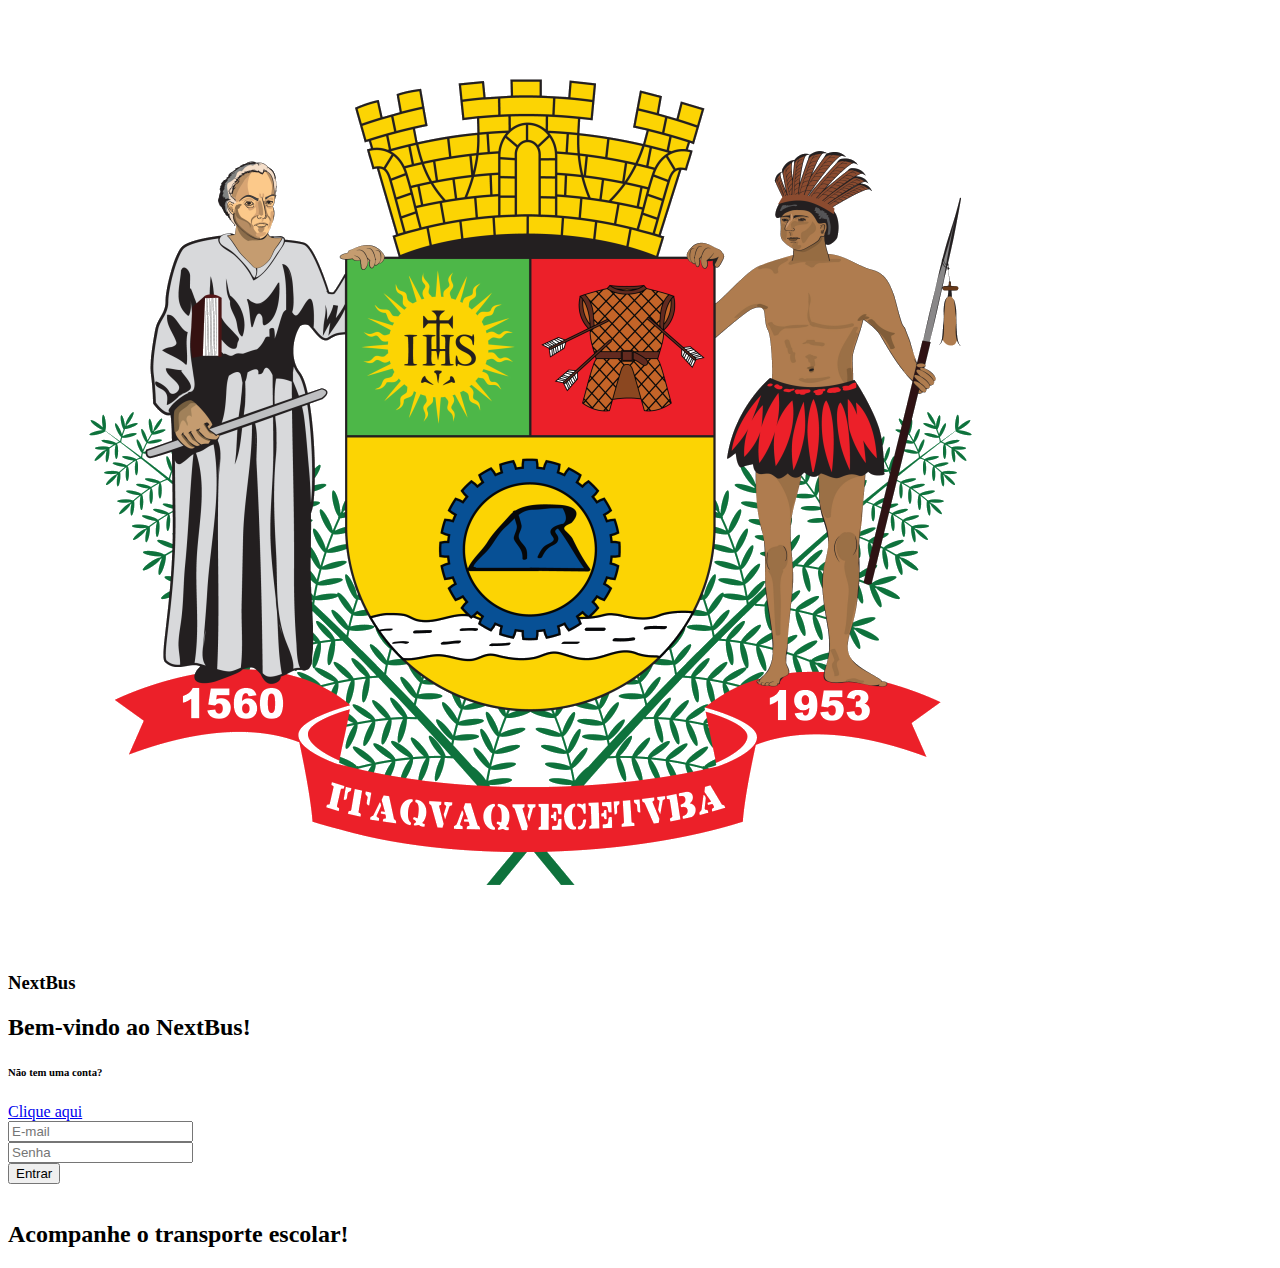
==== login.html @ 49ab31bf "Update login.html" ====
<!DOCTYPE html>
<html lang="en">
  <head>
    <meta charset="UTF-8" />
    <meta http-equiv="X-UA-Compatible" content="IE=edge" />
    <meta name="viewport" content="width=device-width, initial-scale=1.0" />
    <title>NextBus - Login</title>
    <link rel="stylesheet" href="static/css/login.css" />
    <link rel="icon" type="image/x-icon" href="static/img/logopref.png" />
  </head>
  <body>
    <main>
      <div class="box">
        <div class="inner-box">
          <div class="forms-wrap">
            <form action="login.html" autocomplete="off" class="sign-in-form">
              <div class="logo">
                <img src="static/img/logopref.png" alt="easyclass" />
                <h3>NextBus</h3>
              </div>

              <div class="heading">
                <h2>Bem-vindo ao NextBus!</h2>
                <h6>Não tem uma conta?</h6>
                <a href="https://wa.me/5511915551648" class="toggle">Clique aqui</a>
              </div>

              <div class="actual-form">
                <div class="input-wrap">
                  <input
                    type="text"
                    minlength="4"
                    class="input-field"
                    placeholder="E-mail"
                    autocomplete="off"
                    required
                  />
                </div>

                <div class="input-wrap">
                  <input
                    type="password"
                    minlength="4"
                    class="input-field"
                    placeholder="Senha"
                    autocomplete="off"
                    required
                  />
                </div>

                <input type="submit" value="Entrar" class="sign-btn" />
              </div>
            </form>
          </div>

          <div class="carousel">
            <div class="images-wrapper">
              <img src="static/img/schoolbusex.png" class="image img-1 show" alt="" />
              <img src="static/img/schoolbusex.png" class="image img-2" alt="" />
              <img src="static/img/schoolbusex.png" class="image img-3" alt="" />
            </div>

            <div class="text-slider">
              <div class="text-wrap">
                <div class="text-group">
                  <h2>Acompanhe o transporte escolar!</h2>
                </div>
              </div>

              <div class="bullets">
                <span class="active" data-value="1"></span>
                <span data-value="2"></span>
                <span data-value="3"></span>
              </div>
            </div>
          </div>
        </div>
      </div>
    </main>

    <!-- Javascript file -->

    <script src="static/js/login.js"></script>
  </body>
</html>
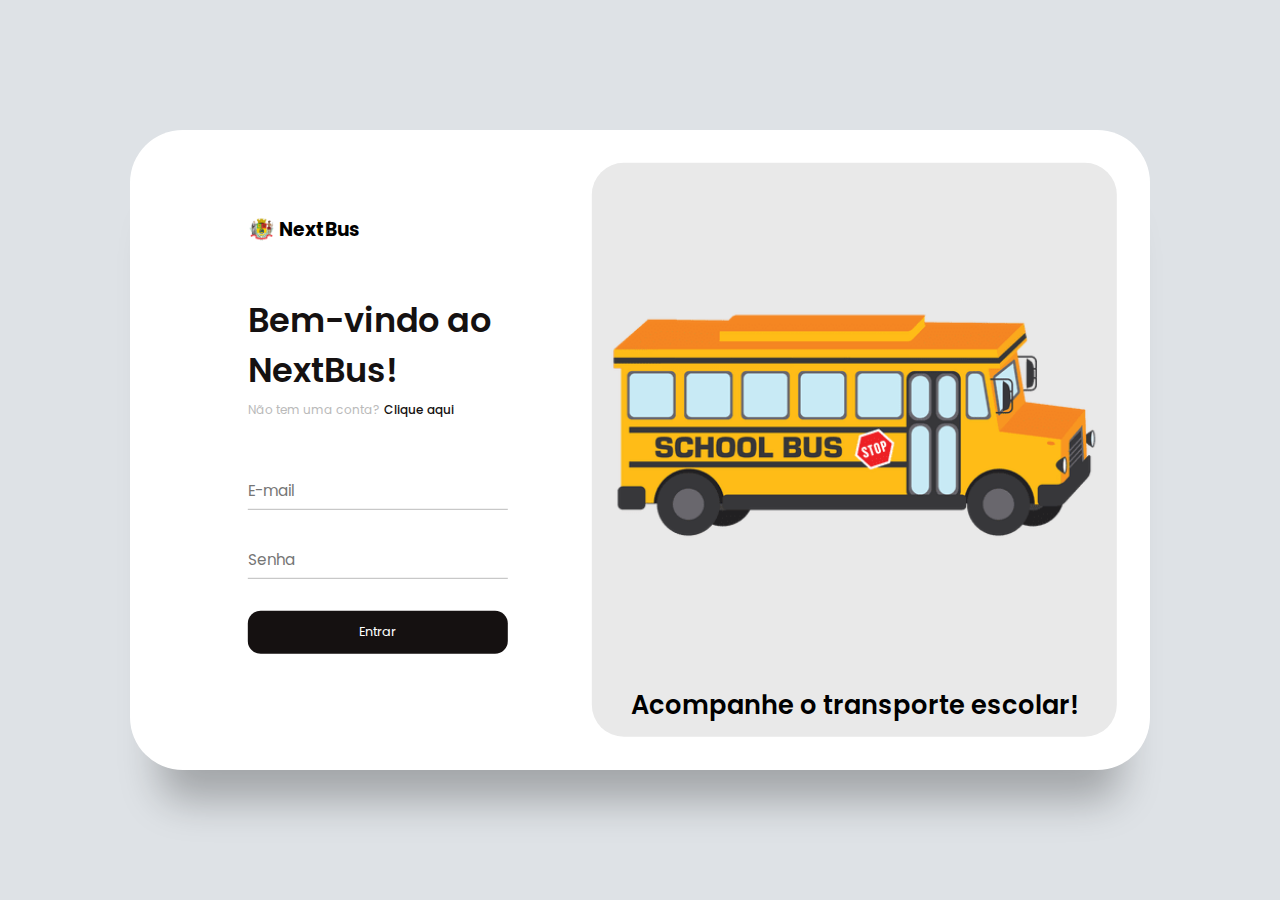
==== commit 113a44e0: "entrar e sair funcionando" ====
--- a/login.html
+++ b/login.html
@@ -13,7 +13,7 @@
       <div class="box">
         <div class="inner-box">
           <div class="forms-wrap">
-            <form action="login.html" autocomplete="off" class="sign-in-form">
+            <form id="loginForm" autocomplete="off" class="sign-in-form">
               <div class="logo">
                 <img src="static/img/logopref.png" alt="easyclass" />
                 <h3>NextBus</h3>
--- a/static/css/login.css
+++ b/static/css/login.css
@@ -0,0 +1,392 @@
+@import url("https://fonts.googleapis.com/css2?family=Poppins:wght@200;300;400;500;600;700;800&display=swap");
+
+*,
+*::before,
+*::after {
+  padding: 0;
+  margin: 0;
+  box-sizing: border-box;
+}
+
+body,
+input {
+  font-family: "Poppins", sans-serif;
+}
+
+main {
+  width: 100%;
+  min-height: 100vh;
+  overflow: hidden;
+  background-color: #dee2e6 ;
+  padding: 2rem;
+  display: flex;
+  align-items: center;
+  justify-content: center;
+}
+.box {
+  position: relative;
+  width: 100%;
+  max-width: 1020px;
+  height: 640px;
+  background-color: #ffffff;
+  border-radius: 3.3rem;
+  box-shadow: 0 60px 40px -30px rgba(0, 0, 0, 0.27);
+}
+
+.inner-box {
+  position: absolute;
+  width: calc(100% - 4.1rem);
+  height: calc(100% - 4.1rem);
+  top: 50%;
+  left: 50%;
+  transform: translate(-50%, -50%);
+}
+
+.forms-wrap {
+  position: absolute;
+  height: 100%;
+  width: 45%;
+  top: 0;
+  left: 0;
+  display: grid;
+  grid-template-columns: 1fr;
+  grid-template-rows: 1fr;
+  transition: 0.8s ease-in-out;
+}
+
+form {
+  max-width: 260px;
+  width: 100%;
+  margin: 0 auto;
+  height: 100%;
+  display: flex;
+  flex-direction: column;
+  justify-content: space-evenly;
+  grid-column: 1 / 2;
+  grid-row: 1 / 2;
+  transition: opacity 0.02s 0.4s;
+}
+
+form.sign-up-form {
+  opacity: 0;
+  pointer-events: none;
+}
+
+.logo {
+  display: flex;
+  align-items: center;
+}
+
+.logo img {
+  width: 27px;
+  margin-right: 0.3rem;
+}
+
+.logo h4 {
+  font-size: 1.1rem;
+  margin-top: -9px;
+  letter-spacing: -0.5px;
+  color: #151111;
+}
+
+.heading h2 {
+  font-size: 2.1rem;
+  font-weight: 600;
+  color: #151111;
+}
+
+.heading h6 {
+  color: #bababa;
+  font-weight: 400;
+  font-size: 0.75rem;
+  display: inline;
+}
+
+.toggle {
+  color: #151111;
+  text-decoration: none;
+  font-size: 0.75rem;
+  font-weight: 500;
+  transition: 0.3s;
+}
+
+.toggle:hover {
+  color: #ffffff;
+}
+
+.input-wrap {
+  position: relative;
+  height: 37px;
+  margin-bottom: 2rem;
+}
+
+.input-field {
+  position: absolute;
+  width: 100%;
+  height: 100%;
+  background: none;
+  border: none;
+  outline: none;
+  border-bottom: 1px solid #bbb;
+  padding: 0;
+  font-size: 0.95rem;
+  color: #151111;
+  transition: 0.4s;
+}
+
+label {
+  position: absolute;
+  left: 0;
+  top: 50%;
+  transform: translateY(-50%);
+  font-size: 0.95rem;
+  color: #bbb;
+  pointer-events: none;
+  transition: 0.4s;
+}
+
+.input-field.active {
+  border-bottom-color: #151111;
+}
+
+.input-field.active + label {
+  font-size: 0.75rem;
+  top: -2px;
+}
+
+.sign-btn {
+  display: inline-block;
+  width: 100%;
+  height: 43px;
+  background-color: #151111;
+  color: #fff;
+  border: none;
+  cursor: pointer;
+  border-radius: 0.8rem;
+  font-size: 0.8rem;
+  margin-bottom: 2rem;
+  transition: 0.3s;
+}
+
+.sign-btn:hover {
+  background-color: #8371fd;
+}
+
+.text {
+  color: #bbb;
+  font-size: 0.7rem;
+}
+
+.text a {
+  color: #bbb;
+  transition: 0.3s;
+}
+
+.text a:hover {
+  color: #8371fd;
+}
+
+main.sign-up-mode form.sign-in-form {
+  opacity: 0;
+  pointer-events: none;
+}
+
+main.sign-up-mode form.sign-up-form {
+  opacity: 1;
+  pointer-events: all;
+}
+
+main.sign-up-mode .forms-wrap {
+  left: 55%;
+}
+
+main.sign-up-mode .carousel {
+  left: 0%;
+}
+
+.carousel {
+  position: absolute;
+  height: 100%;
+  width: 55%;
+  left: 45%;
+  top: 0;
+  background-color: #e9e9e9;
+  border-radius: 2rem;
+  display: grid;
+  grid-template-rows: auto 1fr;
+  padding-bottom: 2rem;
+  overflow: hidden;
+  transition: 0.8s ease-in-out;
+}
+
+.images-wrapper {
+  display: grid;
+  grid-template-columns: 1fr;
+  grid-template-rows: 1fr;
+}
+
+.image {
+  width: 100%;
+  grid-column: 1/2;
+  grid-row: 1/2;
+  opacity: 0;
+  transition: opacity 0.3s, transform 0.5s;
+}
+
+.img-1 {
+  transform: translate(0, -50px);
+}
+
+.img-2 {
+  transform: scale(0.4, 0.5);
+}
+
+.img-3 {
+  transform: scale(0.3) rotate(-20deg);
+}
+
+.image.show {
+  opacity: 1;
+  transform: none;
+}
+
+.text-slider {
+  display: flex;
+  align-items: center;
+  justify-content: center;
+  flex-direction: column;
+}
+
+.text-wrap {
+  max-height: 2.2rem;
+  overflow: hidden;
+  margin-bottom: 2.5rem;
+}
+
+.text-group {
+  display: flex;
+  flex-direction: column;
+  text-align: center;
+  transform: translateY(0);
+  transition: 0.5s;
+}
+
+.text-group h2 {
+  line-height: 2.2rem;
+  font-weight: 600;
+  font-size: 1.6rem;
+}
+
+.bullets {
+  display: flex;
+  align-items: center;
+  justify-content: center;
+}
+
+.bullets span {
+  display: block;
+  width: 0.5rem;
+  height: 0.5rem;
+  background-color: #aaa;
+  margin: 0 0.25rem;
+  border-radius: 50%;
+  cursor: pointer;
+  transition: 0.3s;
+}
+
+.bullets span.active {
+  width: 1.1rem;
+  background-color: #151111;
+  border-radius: 1rem;
+}
+
+@media (max-width: 850px) {
+  .box {
+    height: auto;
+    max-width: 550px;
+    overflow: hidden;
+  }
+
+  .inner-box {
+    position: static;
+    transform: none;
+    width: revert;
+    height: revert;
+    padding: 2rem;
+  }
+
+  .forms-wrap {
+    position: revert;
+    width: 100%;
+    height: auto;
+  }
+
+  form {
+    max-width: revert;
+    padding: 1.5rem 2.5rem 2rem;
+    transition: transform 0.8s ease-in-out, opacity 0.45s linear;
+  }
+
+  .heading {
+    margin: 2rem 0;
+  }
+
+  form.sign-up-form {
+    transform: translateX(100%);
+  }
+
+  main.sign-up-mode form.sign-in-form {
+    transform: translateX(-100%);
+  }
+
+  main.sign-up-mode form.sign-up-form {
+    transform: translateX(0%);
+  }
+
+  .carousel {
+    position: revert;
+    height: auto;
+    width: 100%;
+    padding: 3rem 2rem;
+    display: flex;
+  }
+
+  .images-wrapper {
+    display: none;
+  }
+
+  .text-slider {
+    width: 100%;
+  }
+}
+
+@media (max-width: 530px) {
+  main {
+    padding: 1rem;
+  }
+
+  .box {
+    border-radius: 2rem;
+  }
+
+  .inner-box {
+    padding: 1rem;
+  }
+
+  .carousel {
+    padding: 1.5rem 1rem;
+    border-radius: 1.6rem;
+  }
+
+  .text-wrap {
+    margin-bottom: 1rem;
+  }
+
+  .text-group h2 {
+    font-size: 1.2rem;
+  }
+
+  form {
+    padding: 1rem 2rem 1.5rem;
+  }
+}
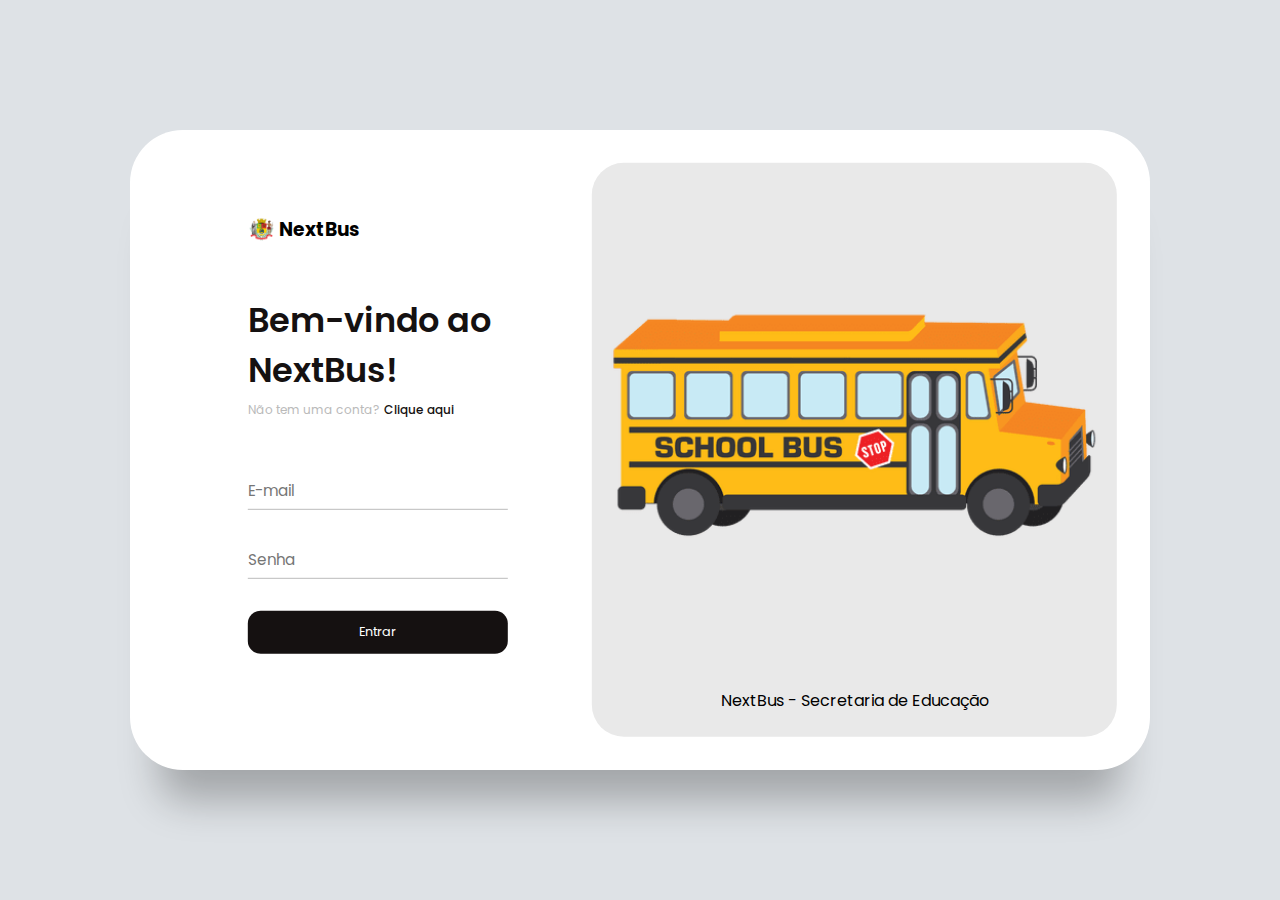
==== commit 81664f44: "ajustes no login" ====
--- a/login.html
+++ b/login.html
@@ -6,7 +6,7 @@
     <meta name="viewport" content="width=device-width, initial-scale=1.0" />
     <title>NextBus - Login</title>
     <link rel="stylesheet" href="static/css/login.css" />
-    <link rel="icon" type="image/x-icon" href="static/img/logopref.png" />
+    <link rel="icon" type="image/x-icon" href="static/img/logoprefNav.png" />
   </head>
   <body>
     <main>
@@ -22,13 +22,13 @@
               <div class="heading">
                 <h2>Bem-vindo ao NextBus!</h2>
                 <h6>Não tem uma conta?</h6>
-                <a href="https://wa.me/5511915551648" class="toggle">Clique aqui</a>
+                <a href="https://wa.me/5511915551648?text=Quero%20cadastrar%20a%20minha%20escola!" class="toggle" target="_blank" rel="noopener noreferrer">Clique aqui</a>
               </div>
 
               <div class="actual-form">
                 <div class="input-wrap">
                   <input
-                    type="text"
+                    type="email"
                     minlength="4"
                     class="input-field"
                     placeholder="E-mail"
@@ -40,7 +40,7 @@
                 <div class="input-wrap">
                   <input
                     type="password"
-                    minlength="4"
+                    minlength="8"
                     class="input-field"
                     placeholder="Senha"
                     autocomplete="off"
@@ -63,7 +63,7 @@
             <div class="text-slider">
               <div class="text-wrap">
                 <div class="text-group">
-                  <h2>Acompanhe o transporte escolar!</h2>
+                  <p> NextBus - Secretaria de Educação</p>
                 </div>
               </div>
 
